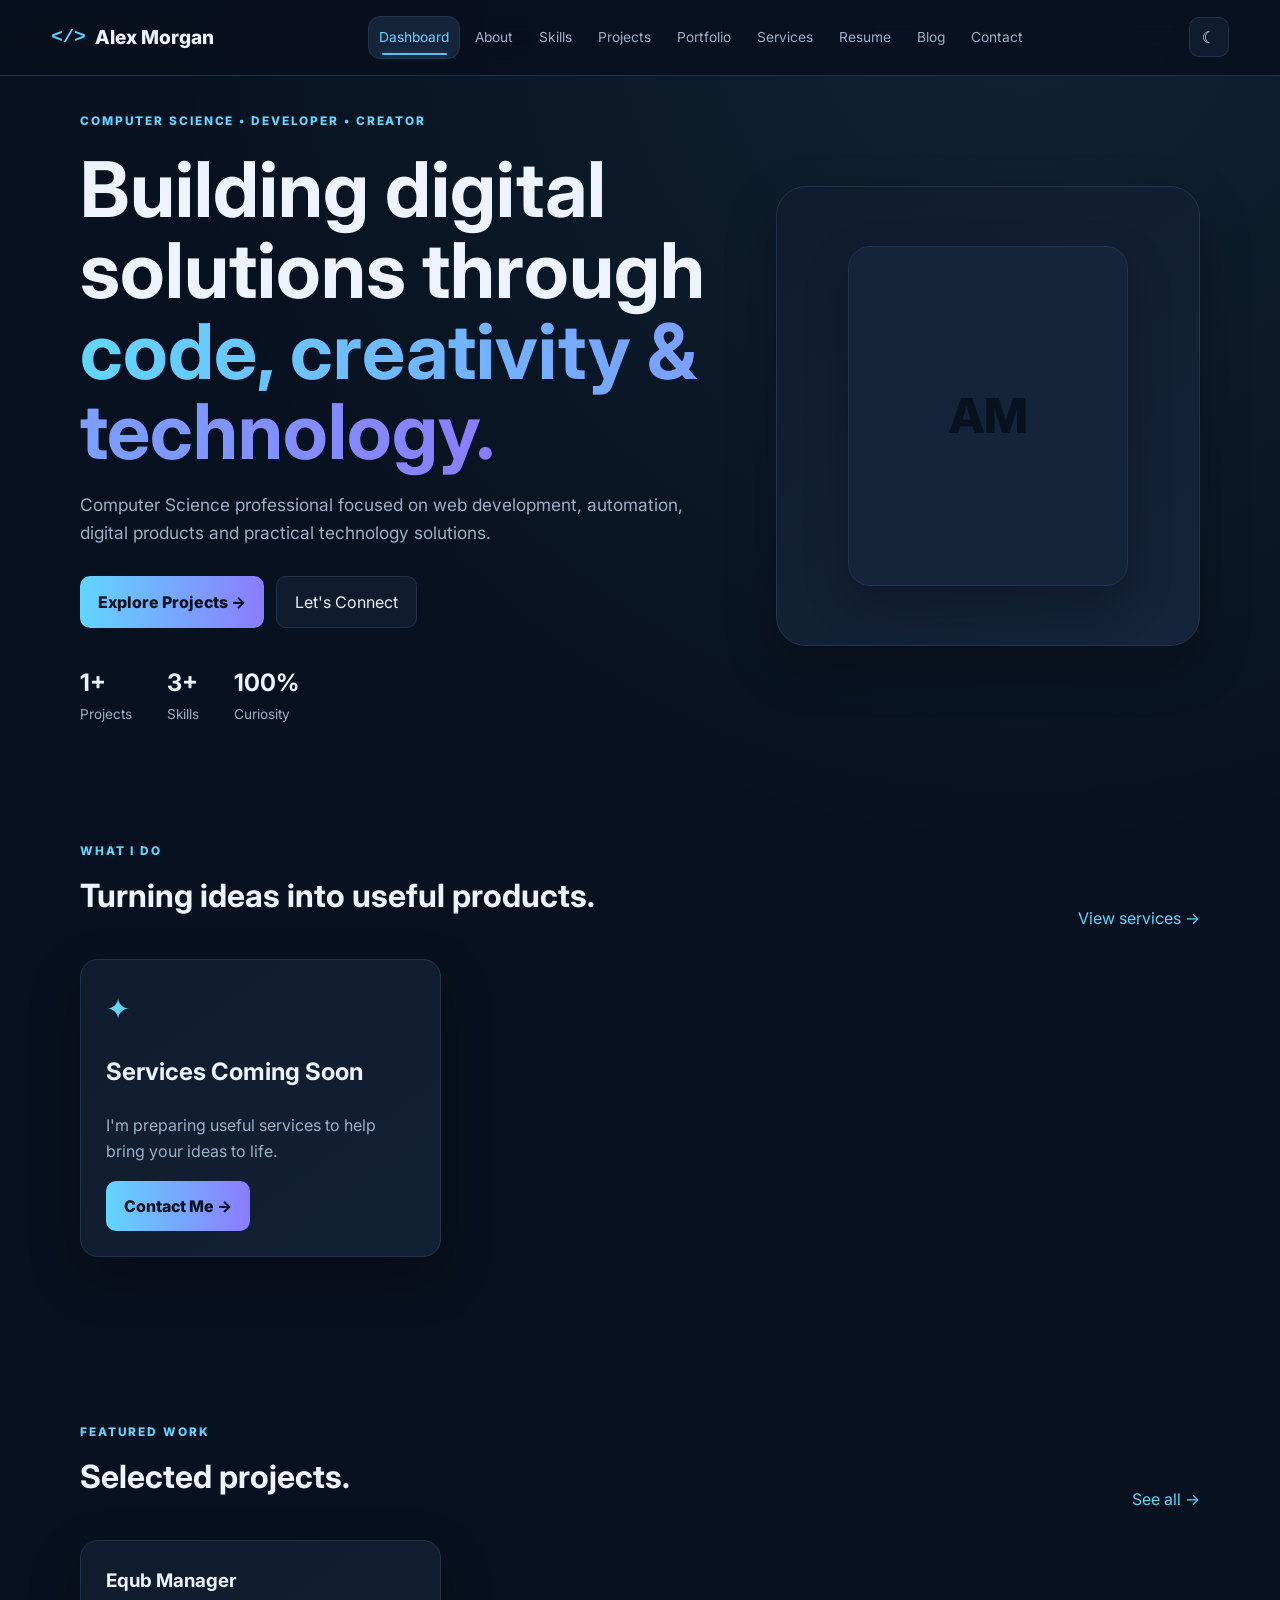
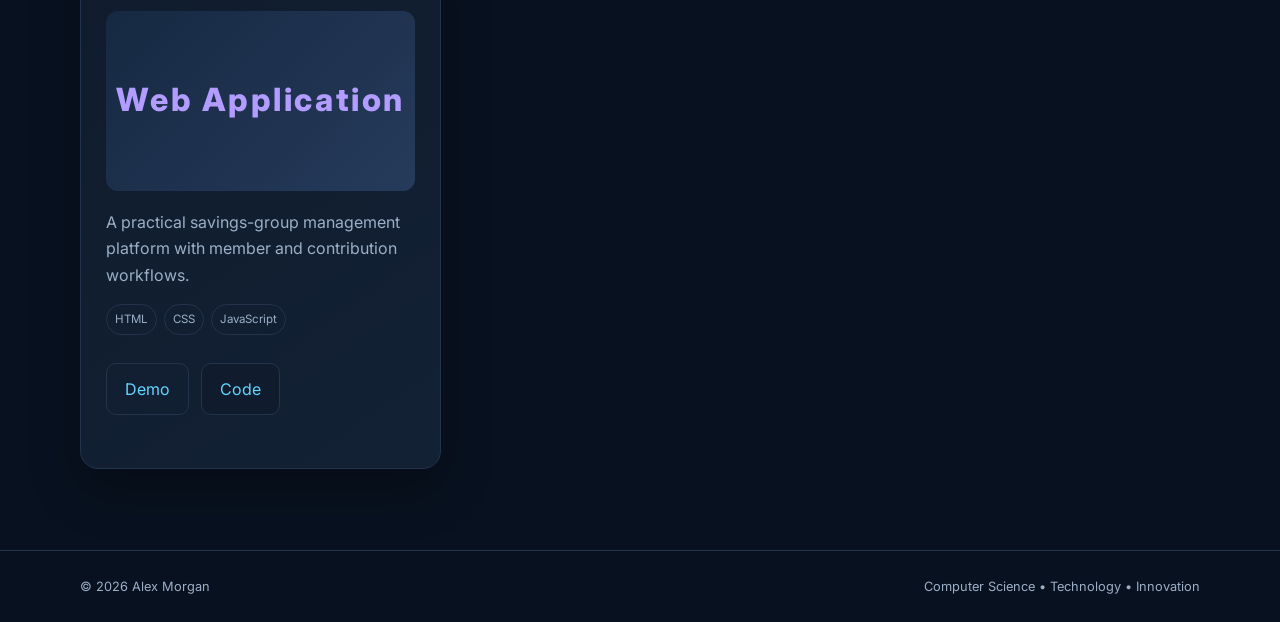
==== index.html @ b4a696c8 "Complete portfolio UI and backend hardening" ====
<!DOCTYPE html>
<html lang="en">
<head>
<meta charset="UTF-8"><meta name="viewport" content="width=device-width, initial-scale=1.0">
<meta name="description" content="Professional Computer Science personal portfolio.">
<title>Computer Science Portfolio</title>
<link rel="stylesheet" href="css/style.css">
</head>
<body>
<header class="topbar">
  <a class="brand" href="index.html"><span class="brand-mark">&lt;/&gt;</span><span data-profile="name">slabat<span class="accent">.</span></span></a>
  <button class="menu-toggle" aria-label="Open menu">☰</button>
  <nav class="nav">
    <a class="active" href="index.html">Dashboard</a><a href="about.html">About</a><a href="skills.html">Skills</a>
    <a href="projects.html">Projects</a><a href="portfolio.html">Portfolio</a><a href="services.html">Services</a>
    <a href="resume.html">Resume</a><a href="blog.html">Blog</a><a href="contact.html">Contact</a>
  </nav>
  <button class="theme" aria-label="Toggle theme">☾</button>
</header>

<main>
<section class="hero container">
  <div class="hero-copy">
    <span class="eyebrow">COMPUTER SCIENCE • DEVELOPER • CREATOR</span>
    <h1 data-profile="tagline">Building digital solutions through <span class="gradient">code, creativity & technology.</span></h1>
    <p data-profile="bio">I design and build modern digital experiences, practical software solutions and technology-driven products.</p>
    <div class="actions"><a class="btn primary" href="projects.html">Explore Projects →</a><a class="btn ghost" href="contact.html">Let's Connect</a></div>
    <div class="mini-stats"><div><strong id="projectCount">0+</strong><span>Projects</span></div><div><strong id="skillCount">0+</strong><span>Skills</span></div><div><strong>100%</strong><span>Curiosity</span></div></div>
  </div>
  <div class="hero-card">
    <div class="profile-placeholder" id="profilePhotoDisplay" aria-label="Profile photo">AM</div>
  </div>
</section>

<section class="container section">
  <div class="section-head"><div><span class="eyebrow">WHAT I DO</span><h2>Turning ideas into useful products.</h2></div><a href="services.html">View services →</a></div>
  <div id="servicesGrid" class="grid three"></div>
</section>
<section class="container section">
  <div class="section-head"><div><span class="eyebrow">FEATURED WORK</span><h2>Selected projects.</h2></div><a href="projects.html">See all →</a></div>
  <div id="featuredProjects" class="grid three"></div>
</section></main>
<footer><div class="container footer-inner"><span>© 2026 <span data-profile="name">Alex Morgan</span></span><span>Computer Science • Technology • Innovation</span></div></footer>
<script src="js/store.js"></script>
<script src="js/main.js"></script>
<script src="js/site.js"></script>
</body></html>
---- css/style.css ----
@import url('https://fonts.googleapis.com/css2?family=Inter:wght@400;500;600;700;800&display=swap');
:root{--bg:#08111f;--surface:#101c2d;--surface2:#15243a;--text:#edf4ff;--muted:#9cafc7;--line:#22334b;--accent:#62d5ff;--accent2:#8b7cff;--shadow:0 20px 50px rgba(0,0,0,.25)}
body.light{--bg:#f5f8fc;--surface:#fff;--surface2:#eef4fa;--text:#102033;--muted:#607086;--line:#dce5ef;--shadow:0 15px 40px rgba(30,60,90,.12)}
*{box-sizing:border-box}html{scroll-behavior:smooth}body{margin:0;background:radial-gradient(circle at 80% 0%,rgba(98,213,255,.09),transparent 35%),var(--bg);color:var(--text);font-family:Inter,system-ui,sans-serif;line-height:1.65}a{color:inherit;text-decoration:none}button,input,textarea{font:inherit}.container{width:min(1120px,92%);margin:auto}.topbar{position:sticky;top:0;z-index:50;display:flex;align-items:center;gap:24px;padding:16px 4%;background:color-mix(in srgb,var(--bg) 88%,transparent);backdrop-filter:blur(18px);border-bottom:1px solid var(--line)}.brand{font-weight:800;font-size:1.2rem;display:flex;gap:9px;align-items:center;white-space:nowrap}.brand-mark{color:var(--accent);font-family:monospace}.accent,.gradient{color:var(--accent)}.gradient{background:linear-gradient(90deg,var(--accent),var(--accent2));-webkit-background-clip:text;background-clip:text;color:transparent}.nav{display:flex;gap:4px;align-items:center;justify-content:center;flex:1}.nav a{padding:9px 10px;border-radius:9px;color:var(--muted);font-size:.86rem}.nav a:hover,.nav a.active{color:var(--text);background:var(--surface)}.theme,.menu-toggle{background:var(--surface);border:1px solid var(--line);color:var(--text);width:40px;height:40px;border-radius:10px;cursor:pointer}.menu-toggle{display:none}.hero{min-height:680px;display:grid;grid-template-columns:1.2fr .8fr;gap:60px;align-items:center}.eyebrow{font-size:.74rem;letter-spacing:.16em;color:var(--accent);font-weight:800}.hero h1,.page-hero h1{font-size:clamp(2.5rem,6vw,5rem);line-height:1.05;margin:18px 0}.hero p,.page-hero p{font-size:1.08rem;color:var(--muted);max-width:650px}.actions{display:flex;gap:12px;flex-wrap:wrap;margin:28px 0}.btn{border:1px solid var(--line);padding:12px 18px;border-radius:10px;display:inline-flex;align-items:center;justify-content:center;cursor:pointer}.btn.primary{background:linear-gradient(90deg,var(--accent),var(--accent2));color:#07111f;border:0;font-weight:800}.btn.ghost{background:var(--surface)}.mini-stats{display:flex;gap:35px;margin-top:35px}.mini-stats div{display:flex;flex-direction:column}.mini-stats strong{font-size:1.5rem}.mini-stats span,.muted{color:var(--muted);font-size:.85rem}.hero-card{height:460px;position:relative;display:grid;place-items:center;background:linear-gradient(145deg,var(--surface),var(--surface2));border:1px solid var(--line);border-radius:30px;box-shadow:var(--shadow);overflow:hidden}.orb{position:absolute;width:330px;height:330px;border-radius:50%;border:1px solid rgba(98,213,255,.35);box-shadow:0 0 80px rgba(98,213,255,.15)}.profile-placeholder{width:180px;height:180px;border-radius:50%;display:grid;place-items:center;background:linear-gradient(135deg,var(--accent),var(--accent2));color:#07111f;font-size:3rem;font-weight:800;z-index:2}.code-card{position:absolute;bottom:24px;left:24px;background:rgba(5,12,23,.82);padding:16px 20px;border:1px solid #2d4564;border-radius:14px;font-family:monospace;color:#dceaff}.code-card span{color:#c58cff}.section{padding:80px 0}.section-head{display:flex;justify-content:space-between;gap:20px;align-items:end;margin-bottom:28px}.section-head h2{margin:8px 0;font-size:2rem}.section-head a,.card a{color:var(--accent)}.grid{display:grid;gap:18px}.three{grid-template-columns:repeat(3,1fr)}.two{grid-template-columns:repeat(2,1fr)}.four{grid-template-columns:repeat(4,1fr)}.card{background:linear-gradient(145deg,var(--surface),color-mix(in srgb,var(--surface2) 60%,var(--surface)));border:1px solid var(--line);border-radius:18px;padding:25px;box-shadow:var(--shadow)}.card h3{margin:12px 0 8px}.card p{color:var(--muted)}.icon{font-size:1.8rem;color:var(--accent)}.project-img{height:180px;border-radius:12px;background:linear-gradient(135deg,#162942,#263a5b);display:grid;place-items:center;font-weight:800;font-size:2rem;letter-spacing:.08em;color:#9ee9ff;margin-bottom:18px}.project-img span{color:#b29cff}.tags{display:flex;gap:7px;flex-wrap:wrap;margin:10px 0}.tags span{font-size:.72rem;padding:5px 8px;border:1px solid var(--line);border-radius:99px;color:var(--muted)}footer{border-top:1px solid var(--line);padding:25px 0;color:var(--muted);font-size:.8rem}.footer-inner{display:flex;justify-content:space-between;gap:20px}.page-hero{padding:100px 0 40px}.page-hero h1{max-width:900px}.timeline{border-left:2px solid var(--line);padding-left:25px}.timeline div{margin:25px 0}.timeline b,.timeline small{display:block}.timeline small{color:var(--muted)}.skill-list{max-width:800px;margin-bottom:40px}.skill{margin:25px 0}.skill>div{display:flex;justify-content:space-between}.skill i{display:block;height:8px;background:linear-gradient(90deg,var(--accent),var(--accent2));width:var(--w);border-radius:99px;margin-top:8px}.filters{display:flex;gap:8px;margin-bottom:25px}.filter{padding:9px 14px;border-radius:9px;border:1px solid var(--line);background:var(--surface);color:var(--muted);cursor:pointer}.filter.active{color:var(--text);border-color:var(--accent)}.portfolio-grid{grid-template-columns:repeat(3,1fr)}.portfolio-item{min-height:240px;border:1px solid var(--line);border-radius:18px;background:linear-gradient(135deg,var(--surface),var(--surface2));display:grid;place-items:center;text-align:center;font-weight:800;font-size:1.5rem;letter-spacing:.1em;transition:.25s}.portfolio-item:hover{transform:translateY(-5px);border-color:var(--accent)}label{display:block;color:var(--muted);margin-bottom:15px}input,textarea{display:block;width:100%;margin-top:7px;padding:13px;border-radius:10px;border:1px solid var(--line);background:var(--bg);color:var(--text);outline:none}input:focus,textarea:focus{border-color:var(--accent)}hr{border:0;border-top:1px solid var(--line);margin:25px 0}.resume{max-width:850px}.admin-body{display:flex}.sidebar{position:fixed;left:0;top:0;width:230px;height:100vh;background:var(--surface);border-right:1px solid var(--line);padding:25px 15px;display:flex;flex-direction:column;gap:6px}.sidebar a{padding:11px 14px;border-radius:9px;color:var(--muted)}.sidebar a:hover,.sidebar a.active{background:var(--surface2);color:var(--text)}.admin-main{margin-left:230px;padding:35px;width:calc(100% - 230px)}.admin-top{display:flex;justify-content:space-between;align-items:center;margin-bottom:30px}.admin-top h1{margin:5px 0 0}.cards-gap{margin-top:20px}
@media(max-width:900px){.nav{display:none;position:absolute;top:73px;left:0;right:0;padding:12px;background:var(--bg);border-bottom:1px solid var(--line);flex-direction:column;align-items:stretch}.nav.open{display:flex}.nav a{padding:13px}.menu-toggle{display:block;margin-left:auto}.hero{grid-template-columns:1fr;padding-top:50px}.hero-card{height:360px}.three,.four{grid-template-columns:1fr 1fr}.portfolio-grid{grid-template-columns:1fr 1fr}.topbar{gap:10px}.theme{flex:none}}
@media(max-width:600px){.hero h1,.page-hero h1{font-size:2.7rem}.three,.two,.four,.portfolio-grid{grid-template-columns:1fr}.hero{min-height:auto;padding:65px 0}.hero-card{height:320px}.mini-stats{gap:18px}.mini-stats strong{font-size:1.2rem}.section{padding:55px 0}.page-hero{padding:70px 0 20px}.section-head{align-items:start;flex-direction:column}.footer-inner{flex-direction:column}.sidebar{width:190px}.admin-main{margin-left:190px;width:calc(100% - 190px);padding:20px}.sidebar .brand{font-size:1rem}}
@media print{.topbar,footer,.btn{display:none!important}.resume{max-width:none}.card{box-shadow:none}}

/* Profile photo */
.profile-placeholder img{display:block;width:100%;height:100%;border-radius:50%;object-fit:cover}
.profile-photo-admin{display:flex;align-items:center;gap:16px;flex-wrap:wrap}
.profile-photo-admin img{width:110px;height:110px;border-radius:50%;object-fit:cover;border:1px solid var(--line)}
.profile-photo-admin img[hidden]{display:none}
.profile-photo-admin .note{flex:1;min-width:200px}


/* Profile photo card redesign v2 */
.hero-card {
  display: flex;
  align-items: center;
  justify-content: center;
  padding: 20px;
}
.profile-placeholder {
  width: min(280px, 100%);
  height: 340px;
  padding: 0;
  border: 1px solid var(--line);
  border-radius: 22px;
  overflow: hidden;
  display: grid;
  place-items: center;
  background: var(--surface2);
  box-shadow: 0 18px 45px rgba(0, 0, 0, 0.24);
  position: relative;
  z-index: 2;
}
.profile-placeholder img {
  display: block;
  width: 100%;
  height: 100%;
  margin: 0;
  padding: 0;
  border: 0;
  border-radius: 0;
  object-fit: cover;
}
@media (max-width: 600px) {
  .hero-card {
    height: 320px;
    padding: 16px;
  }
  .profile-placeholder {
    width: min(220px, 100%);
    height: 270px;
    border-radius: 18px;
  }
}



/* Project image upload and preview */
.project-image-tools {
  display: grid;
  gap: 10px;
  min-width: 0;
  margin-top: 4px;
}
.project-image-tools > label {
  font-weight: 600;
}
.project-image-preview-wrap {
  width: 100%;
  max-width: 440px;
}
#projectImagePreview {
  display: block;
  width: 100%;
  max-height: 260px;
  object-fit: contain;
  object-position: left center;
  border: 1px solid var(--border, #444);
  border-radius: 12px;
  background: var(--surface, #181818);
}
#projectImagePreview[hidden] {
  display: none;
}
#projectImageFile {
  max-width: 100%;
}
#projectImageStatus {
  overflow-wrap: anywhere;
}
/* Project cards: consistent image area */
.project-card {
  min-width: 0;
  overflow: hidden;
}
.project-card .project-title {
  margin: 0 0 14px;
  overflow-wrap: anywhere;
}
.project-card .project-img {
  width: 100%;
  height: 180px;
  min-width: 0;
  margin-bottom: 18px;
  overflow: hidden;
  border-radius: 12px;
}
.project-card .project-img img {
  display: block;
  width: 100%;
  height: 100%;
  margin: 0;
  padding: 0;
  border: 0;
  border-radius: 0;
  object-fit: contain;
  object-position: center;
}
.project-card .actions {
  flex-wrap: wrap;
}


/* SERVICE_PROJECT_HOVER_FIX_V1: smooth card zoom and hover */
.service-card,
.project-card {
  position: relative;
  transform: scale(1);
  transform-origin: center center;
  transition:
    transform 280ms cubic-bezier(0.2, 0.75, 0.3, 1),
    border-color 280ms ease,
    box-shadow 280ms ease;
  will-change: transform;
  z-index: 0;
}

.service-card:hover,
.project-card:hover,
.service-card:focus-within,
.project-card:focus-within {
  transform: scale(1.045);
  border-color: var(--accent);
  box-shadow: var(--shadow), 0 10px 28px rgba(0, 0, 0, 0.24);
  z-index: 2;
}

@media (prefers-reduced-motion: reduce) {
  .service-card,
  .project-card {
    transition: none;
  }
  .service-card:hover,
  .project-card:hover,
  .service-card:focus-within,
  .project-card:focus-within {
    transform: none;
  }
}
.service-card,
.project-card {
  position: relative;
  transition: transform 220ms ease, border-color 220ms ease, box-shadow 220ms ease;
  transform-origin: center;
}

.service-card:hover,
.project-card:hover,
.service-card:focus-within,
.project-card:focus-within {
  transform: translateY(-5px) scale(1.012);
  border-color: var(--accent);
  box-shadow: var(--shadow), 0 0 0 1px rgba(98, 213, 255, 0.12),
              0 0 24px rgba(98, 213, 255, 0.13);
}

.service-card .icon {
  display: inline-flex;
  min-width: 2.6rem;
  min-height: 2.6rem;
  align-items: center;
  justify-content: center;
  line-height: 1.2;
  transition: transform 220ms ease;
}

.service-card:hover .icon,
.service-card:focus-within .icon {
  transform: scale(1.1);
}

@media (prefers-reduced-motion: reduce) {
  .service-card,
  .project-card,
  .service-card .icon {
    transition: none;
  }

  .service-card:hover,
  .project-card:hover,
  .service-card:focus-within,
  .project-card:focus-within,
  .service-card:hover .icon,
  .service-card:focus-within .icon {
    transform: none;
  }
}


/* GLOBAL_CARD_ZOOM_HOVER_V2 */
.card {
  transform: scale(1);
  transform-origin: center center;
  transition: transform 280ms ease, box-shadow 280ms ease, border-color 280ms ease;
}
.card:hover,
.card:focus-within {
  transform: scale(1.05) !important;
  position: relative;
  z-index: 10;
  border-color: var(--accent);
  box-shadow: 0 12px 30px rgba(0, 0, 0, 0.28);
}
@media (prefers-reduced-motion: reduce) {
  .card { transition: none; }
  .card:hover,
  .card:focus-within { transform: none !important; }
}

/* GLOBAL_CARD_ZOOM_HOVER_V3 */
.card {
  transform-origin: center center;
  transition: transform 280ms ease, box-shadow 280ms ease, border-color 280ms ease;
}

.card:hover,
.card:focus-within {
  transform: scale(1.10) !important;
  position: relative;
  z-index: 10;
  border-color: var(--accent);
  box-shadow: 0 12px 30px rgba(0, 0, 0, 0.28);
}


/* PORTFOLIO_IMAGE_TOOLS_V1 */
.portfolio-image-tools {
  display: grid;
  gap: 10px;
  min-width: 0;
  margin-top: 4px;
}
.portfolio-image-tools > label {
  font-weight: 600;
}
.portfolio-image-preview-wrap {
  width: 100%;
  max-width: 440px;
}
#portfolioImagePreview {
  display: block;
  width: 100%;
  max-height: 260px;
  object-fit: contain;
  object-position: left center;
  border: 1px solid var(--border, #444);
  border-radius: 12px;
  background: var(--surface, #181818);
}
#portfolioImagePreview[hidden] {
  display: none;
}
#portfolioImageFile {
  max-width: 100%;
}
#portfolioImageStatus {
  overflow-wrap: anywhere;
}

/* PORTFOLIO_CARD_ALIGNMENT_V1 */
#portfolioFilters {
  display: flex;
  flex-wrap: wrap;
  gap: 8px;
  margin-bottom: 25px;
}

#portfolioGrid {
  align-items: stretch;
}

#portfolioGrid .portfolio-card {
  min-width: 0;
  min-height: 0;
  overflow: hidden;
  text-align: left;
  font-size: 1rem;
  font-weight: 400;
  letter-spacing: normal;
}

#portfolioGrid .portfolio-card .project-title {
  overflow-wrap: anywhere;
}

#portfolioGrid .portfolio-card .project-img {
  width: 100%;
  max-width: 100%;
  overflow: hidden;
}

#portfolioGrid .portfolio-card .project-img img {
  display: block;
  width: 100%;
  height: 100%;
  object-fit: contain;
  object-position: center;
}

#portfolioGrid .portfolio-card .actions {
  margin: 18px 0 0;
}

#portfolioGrid .portfolio-card .btn {
  color: var(--text);
}

/* Service card Contact Me button alignment */
.service-card .actions {
  display: flex;
  justify-content: flex-end;
  margin-top: 12px;
}

.service-card .actions .btn {
  font-size: 0.75rem;
  padding: 6px 10px;
  line-height: 1.2;
}

/* Service card: keep Contact Me at the bottom-right */
.service-card {
  display: flex;
  flex-direction: column;
  height: 100%;
}

.service-card .actions {
  margin-top: auto;
  padding-top: 14px;
  display: flex;
  justify-content: flex-end;
  width: 100%;
}

.service-card .actions .btn {
  font-size: 0.72rem;
  padding: 5px 9px;
  line-height: 1.2;
}

/* BLOG_CARDS_POLISH_V1 */
#blogGrid {
  align-items: stretch;
}

#blogGrid .blog-card,
#blogGrid .blog-empty-state {
  display: flex;
  flex-direction: column;
  min-width: 0;
  min-height: 260px;
  height: 100%;
}

#blogGrid .blog-card {
  transition: border-color 220ms ease, box-shadow 220ms ease;
}

#blogGrid .blog-card:hover,
#blogGrid .blog-card:focus-within {
  border-color: var(--accent);
}

#blogGrid .blog-card-meta {
  display: flex;
  align-items: center;
  justify-content: space-between;
  flex-wrap: wrap;
  gap: 10px;
  color: var(--muted);
  font-size: 0.76rem;
}

#blogGrid .blog-category {
  color: var(--accent);
  border: 1px solid var(--line);
  border-radius: 999px;
  padding: 4px 9px;
  font-weight: 700;
}

#blogGrid .blog-card h3 {
  font-size: 1.2rem;
  line-height: 1.4;
  overflow-wrap: anywhere;
}

#blogGrid .blog-excerpt {
  overflow-wrap: anywhere;
}

#blogGrid .blog-card-footer {
  display: flex;
  justify-content: space-between;
  align-items: center;
  flex-wrap: wrap;
  gap: 12px;
  margin-top: auto;
  padding-top: 18px;
}

#blogGrid .blog-reading-time {
  color: var(--muted);
  font-size: 0.78rem;
}

#blogGrid .blog-preview summary {
  color: var(--accent);
  cursor: pointer;
  font-size: 0.85rem;
  font-weight: 700;
}

#blogGrid .blog-preview p {
  overflow-wrap: anywhere;
  white-space: pre-wrap;
}

#blogGrid .blog-empty-state {
  grid-column: 1 / -1;
  align-items: flex-start;
  justify-content: center;
  min-height: 240px;
}

#blogGrid .blog-empty-state h2 {
  margin-bottom: 0;
}

#blogGrid .blog-empty-state .btn {
  margin-top: 12px;
}

@media (max-width: 600px) {
  #blogGrid .blog-card,
  #blogGrid .blog-empty-state {
    min-height: 0;
  }
}


/* PUBLIC-MENU-CARD-THEME-V2 */
.topbar .nav > a {
  position: relative;
  isolation: isolate;
  border: 1px solid transparent;
  border-radius: 12px;
  transform: scale(1);
  transform-origin: center;
  transition:
    color 220ms ease,
    background-color 220ms ease,
    border-color 220ms ease,
    box-shadow 220ms ease,
    transform 220ms ease;
}

.topbar .nav > a::after {
  content: "";
  position: absolute;
  left: 14%;
  right: 14%;
  bottom: 3px;
  height: 2px;
  border-radius: 3px;
  background: var(--accent);
  box-shadow: 0 0 8px color-mix(in srgb, var(--accent) 45%, transparent);
  transform: scaleX(0);
  transform-origin: center;
  opacity: 0;
  pointer-events: none;
  transition: transform 220ms ease, opacity 200ms ease;
}

.topbar .nav > a::before {
  content: "";
  position: absolute;
  left: 3px;
  top: 30%;
  height: 40%;
  width: 2px;
  border-radius: 2px;
  background: var(--accent);
  transform: scaleY(0);
  transform-origin: center;
  opacity: 0;
  pointer-events: none;
  transition: transform 220ms ease, opacity 180ms ease;
}

.topbar .nav > a:hover,
.topbar .nav > a:focus-visible {
  color: var(--accent);
  background: color-mix(in srgb, var(--accent) 9%, var(--surface));
  border-color: color-mix(in srgb, var(--accent) 35%, var(--line));
  box-shadow: 0 8px 22px color-mix(in srgb, var(--accent) 10%, transparent);
  transform: scale(1.04);
  z-index: 2;
}

.topbar .nav > a:hover::after,
.topbar .nav > a:focus-visible::after {
  transform: scaleX(1);
  opacity: 1;
}

.topbar .nav > a:hover::before,
.topbar .nav > a:focus-visible::before {
  transform: scaleY(1);
  opacity: 1;
}

.topbar .nav > a.active {
  color: var(--accent);
  background: var(--surface2);
  border-color: var(--line);
}

.topbar .nav > a.active::after {
  transform: scaleX(1);
  opacity: .9;
}

@media (prefers-reduced-motion: reduce) {
  .topbar .nav > a,
  .topbar .nav > a::before,
  .topbar .nav > a::after {
    transition: none;
  }

  .topbar .nav > a:hover,
  .topbar .nav > a:focus-visible {
    transform: none;
  }
}
/* END PUBLIC-MENU-CARD-THEME-V2 */
/* CONTACT SEND BUTTON: ICON ONLY */
.send-message-btn {
  display: inline-flex;
  align-items: center;
  justify-content: center;
  width: 44px;
  height: 44px;
  padding: 0;
}
.send-message-icon {
  display: block;
  width: 19px;
  height: 19px;
  fill: none;
  stroke: currentColor;
  stroke-width: 1.8;
  stroke-linecap: round;
  stroke-linejoin: round;
}
/* END CONTACT SEND BUTTON */
/* PASSWORD STRENGTH METER V1 */
.password-strength {
  margin: 12px 0 18px;
  padding: 14px;
  border: 1px solid var(--line);
  border-radius: 12px;
  background: var(--surface2, var(--surface));
}

.password-strength-heading {
  display: flex;
  align-items: center;
  justify-content: space-between;
  flex-wrap: wrap;
  gap: 8px;
  margin-bottom: 10px;
  font-size: 0.9rem;
  font-weight: 600;
}

#passwordStrengthLabel {
  color: var(--muted, #a0a0a0);
}

#passwordStrengthLabel.is-weak {
  color: #ef6464;
}

#passwordStrengthLabel.is-medium {
  color: #d99a28;
}

#passwordStrengthLabel.is-strong {
  color: #22a06b;
}

.password-strength-track {
  width: 100%;
  height: 8px;
  overflow: hidden;
  border-radius: 999px;
  background: var(--line);
}

.password-strength-bar {
  width: 0;
  height: 100%;
  border-radius: inherit;
  background: #ef6464;
  transition: width 220ms ease, background-color 220ms ease;
}

.password-strength-track.is-weak .password-strength-bar {
  background: #ef6464;
}

.password-strength-track.is-medium .password-strength-bar {
  background: #d99a28;
}

.password-strength-track.is-strong .password-strength-bar {
  background: #22a06b;
}

.password-requirements-title {
  margin: 14px 0 8px;
  font-size: 0.88rem;
  font-weight: 600;
}

.password-requirements {
  display: grid;
  gap: 7px;
  margin: 0;
  padding: 0;
  list-style: none;
  font-size: 0.85rem;
}

.password-requirements li {
  display: flex;
  align-items: flex-start;
  gap: 8px;
  color: var(--muted, #a0a0a0);
  line-height: 1.5;
}

.password-requirements li > span {
  flex: 0 0 18px;
  text-align: center;
}

.password-requirements li.met {
  color: #22a06b;
}

.password-requirements li.met > span {
  font-weight: 700;
}

@media (prefers-reduced-motion: reduce) {
  .password-strength-bar {
    transition: none;
  }
}
/* END PASSWORD STRENGTH METER V1 */


/* ABOUT-ME-CARD-V1 */
.about-me-section {
  display: block;
  width: 100%;
}

.about-me-card {
  box-sizing: border-box;
  width: 100%;
  min-height: clamp(220px, 32vh, 420px);
  padding: clamp(24px, 5vw, 56px);
  display: flex;
  flex-direction: column;
  justify-content: center;
}

.about-me-card h1 {
  margin: 0 0 20px;
  font-size: clamp(1.8rem, 4vw, 2.6rem);
  line-height: 1.25;
}

.about-me-card p {
  max-width: 80ch;
  margin: 0;
  line-height: 1.9;
  white-space: pre-wrap;
  overflow-wrap: anywhere;
}
/* END ABOUT-ME-CARD-V1 */
/* ABOUT-ME-CENTER-V1 */
.about-me-card {
  align-items: center;
  text-align: center;
  padding: clamp(28px, 6vw, 64px);
}

.about-me-card h1,
.about-me-card p {
  width: 100%;
  max-width: 800px;
  margin-left: auto;
  margin-right: auto;
}

.about-me-card p {
  line-height: 2;
  text-align: center;
  overflow-wrap: anywhere;
}

.about-me-card p:focus,
.about-me-card [contenteditable="true"]:focus {
  outline: none;
  padding: 12px;
  border-radius: 10px;
}
/* END ABOUT-ME-CENTER-V1 */
/* ABOUT-ME-PROFESSIONAL-LAYOUT-V1 */
.about-me-section {
  box-sizing: border-box;
  width: 100%;
  max-width: 1120px;
  margin-left: auto;
  margin-right: auto;
  padding-left: clamp(18px, 4vw, 44px);
  padding-right: clamp(18px, 4vw, 44px);
}

.about-me-card {
  box-sizing: border-box;
  width: 100%;
  min-height: 0;
  padding: clamp(26px, 4.5vw, 54px);
  align-items: stretch;
  text-align: left;
  border-radius: 20px;
}

.about-me-card h1 {
  width: 100%;
  max-width: 780px;
  margin: 0 auto 24px;
  text-align: left;
  line-height: 1.25;
}

.about-me-card p {
  box-sizing: border-box;
  width: 100%;
  max-width: 780px;
  margin: 0 auto;
  padding: 0;
  text-align: justify;
  text-justify: inter-word;
  line-height: 1.95;
  overflow-wrap: break-word;
  word-break: normal;
  hyphens: auto;
}

@media (max-width: 600px) {
  .about-me-section {
    padding-left: 16px;
    padding-right: 16px;
  }

  .about-me-card {
    padding: 24px 20px;
    border-radius: 16px;
  }

  .about-me-card h1 {
    margin-bottom: 18px;
  }

  .about-me-card p {
    line-height: 1.8;
  }
}
/* END ABOUT-ME-PROFESSIONAL-LAYOUT-V1 */
/* SKILLS-MODERN-CARDS-V1 */
.skills-page-hero { padding-bottom: 18px; }
.skills-page-hero h1 { margin-top: 0; margin-bottom: 0; }
.skill-list {
  width: 100%;
  max-width: none;
  display: grid;
  grid-template-columns: repeat(auto-fit, minmax(min(100%, 225px), 1fr));
  align-items: stretch;
  gap: 20px;
  margin: 0 auto;
}
.skill-card {
  min-width: 0;
  min-height: 170px;
  display: flex;
  flex-direction: column;
  justify-content: space-between;
  gap: 22px;
  padding: 24px;
  overflow-wrap: anywhere;
  transition: border-color .22s ease, box-shadow .22s ease;
}
.skill-card:hover {
  border-color: var(--accent);
  box-shadow: 0 18px 42px rgba(98, 213, 255, .12);
}
.skill-card-top {
  display: flex;
  align-items: center;
  justify-content: space-between;
  gap: 12px;
}
.skill-card-icon {
  width: 48px;
  height: 48px;
  flex: 0 0 48px;
  display: grid;
  place-items: center;
  border: 1px solid var(--line);
  border-radius: 14px;
  background: var(--surface2);
  font-size: 1.55rem;
}
.skill-level {
  color: var(--accent);
  font-size: .9rem;
  font-weight: 800;
  font-variant-numeric: tabular-nums;
}
.skill-card-name {
  margin: 0;
  font-size: 1.08rem;
  line-height: 1.4;
}
.skill-progress {
  width: 100%;
  height: 7px;
  overflow: hidden;
  border-radius: 999px;
  background: var(--line);
}
.skill-progress span {
  display: block;
  width: var(--skill-level);
  height: 100%;
  border-radius: inherit;
  background: linear-gradient(90deg, var(--accent), var(--accent2));
}
@media (max-width: 600px) {
  .skills-page-hero { padding-bottom: 10px; }
  .skill-list { grid-template-columns: 1fr; gap: 14px; }
  .skill-card { min-height: 145px; padding: 20px; }
}
/* END SKILLS-MODERN-CARDS-V1 */
/* PAGE-TITLE-ICONS-V1 */
.page-title-with-icon {
  display: flex;
  align-items: center;
  justify-content: center;
  flex-wrap: wrap;
  gap: 14px;
}

.page-title-icon {
  width: 48px;
  height: 48px;
  flex: 0 0 48px;
  display: inline-grid;
  place-items: center;
  border: 1px solid var(--line);
  border-radius: 14px;
  background: var(--surface2);
  color: var(--accent);
  font-size: 1.8rem;
  font-weight: 700;
  line-height: 1;
  box-shadow: 0 8px 24px rgba(98, 213, 255, .08);
  transition: transform .2s ease, border-color .2s ease,
              box-shadow .2s ease;
}

.page-title-with-icon:hover .page-title-icon {
  transform: translateY(-2px);
  border-color: var(--accent);
  box-shadow: 0 10px 28px rgba(98, 213, 255, .16);
}

@media (max-width: 600px) {
  .page-title-with-icon {
    gap: 10px;
  }

  .page-title-icon {
    width: 42px;
    height: 42px;
    flex-basis: 42px;
    border-radius: 12px;
    font-size: 1.55rem;
  }
}
/* END PAGE-TITLE-ICONS-V1 */

/* CONTACT SOCIAL LINKS - optional profile links */
.contact-social-section {
  margin-top: 22px;
}
.contact-social-links {
  display: flex;
  flex-wrap: wrap;
  gap: 10px;
  margin-top: 12px;
}
.contact-social-link {
  display: inline-flex;
  align-items: center;
  justify-content: center;
  width: 42px;
  height: 42px;
  padding: 4px;
  border: 0;
  border-radius: 0;
  background: transparent !important;
  box-shadow: none;
  color: var(--text);
  text-decoration: none;
  transition: transform .2s ease, opacity .2s ease;
}
.contact-social-link:hover,
.contact-social-link:focus-visible {
  transform: translateY(-3px) scale(1.08);
  background: transparent !important;
  box-shadow: none;
  outline: none;
  opacity: .85;
}
.contact-social-mark {
  display: none;
}
.contact-social-label {
  display: none !important;
}
.contact-social-section[hidden] {
  display: none !important;
}
@media (max-width: 600px) {
  .contact-social-links { gap: 8px; }
  .contact-social-link {
  display: inline-flex;
  align-items: center;
  justify-content: center;
  width: 42px;
  height: 42px;
  padding: 4px;
  border: 0;
  border-radius: 0;
  background: transparent !important;
  box-shadow: none;
  color: var(--text);
  text-decoration: none;
  transition: transform .2s ease, opacity .2s ease;
}
}
@media (prefers-reduced-motion: reduce) {
  .contact-social-link {
  display: inline-flex;
  align-items: center;
  justify-content: center;
  width: 42px;
  height: 42px;
  padding: 4px;
  border: 0;
  border-radius: 0;
  background: transparent !important;
  box-shadow: none;
  color: var(--text);
  text-decoration: none;
  transition: transform .2s ease, opacity .2s ease;
}
  .contact-social-link:hover,
.contact-social-link:focus-visible {
  transform: translateY(-3px) scale(1.08);
  background: transparent !important;
  box-shadow: none;
  outline: none;
  opacity: .85;
}
}

/* CONTACT SOCIAL ICON-ONLY OVERRIDE */
.contact-social-links .contact-social-link svg {
  display: block;
  width: 32px;
  height: 32px;
  background: transparent !important;
  overflow: visible;
}
@media (max-width: 600px) {
  .contact-social-links .contact-social-link {
    width: 40px;
    height: 40px;
  }
}
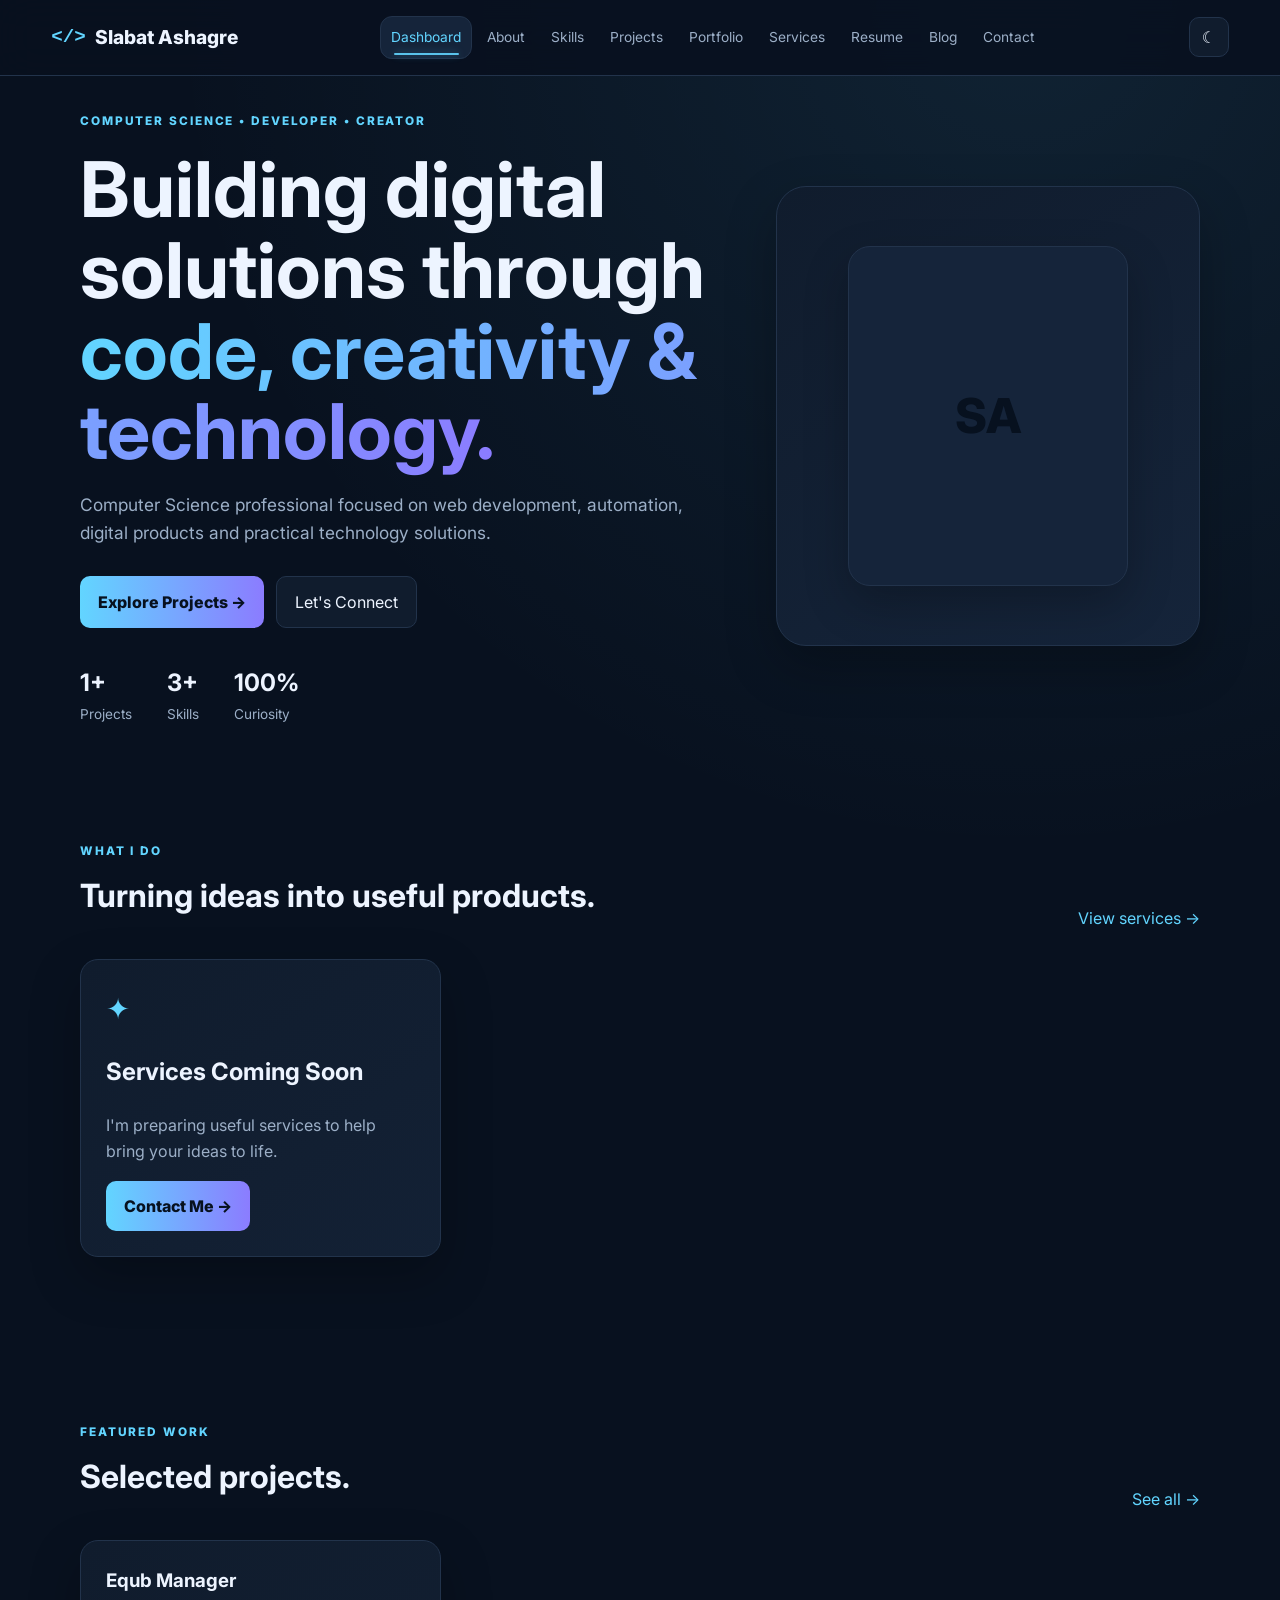
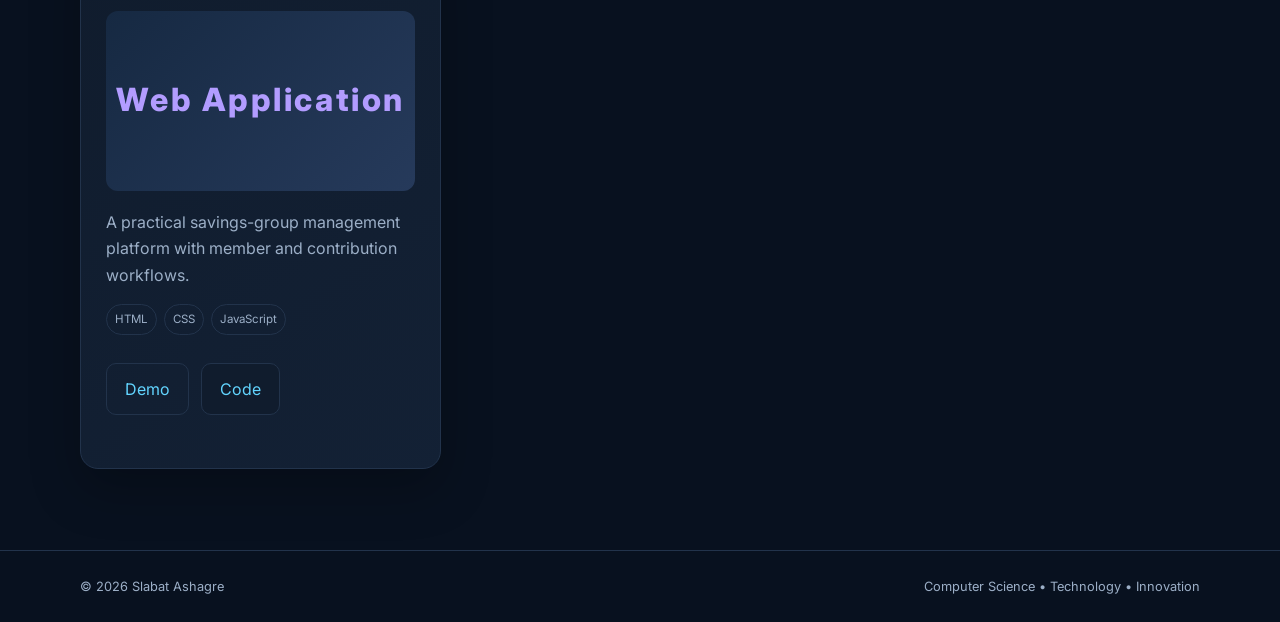
==== commit c0c44a8f: "Update index.html" ====
--- a/index.html
+++ b/index.html
@@ -2,8 +2,14 @@
 <html lang="en">
 <head>
 <meta charset="UTF-8"><meta name="viewport" content="width=device-width, initial-scale=1.0">
-<meta name="description" content="Professional Computer Science personal portfolio.">
-<title>Computer Science Portfolio</title>
+<meta name="description" content="Slabat Ashagre is a Computer Science graduate working on web development, software projects, graphic design, and video editing.">
+<title>Slabat Ashagre | Computer Science Portfolio</title>
+<meta property="og:title" content="Slabat Ashagre | Computer Science Portfolio">
+<meta property="og:description" content="Computer Science graduated working on web development, software projects, graphic design, and video editing.">
+<meta property="og:type" content="website">
+<meta name="twitter:card" content="summary">
+<meta name="twitter:title" content="Slabat Ashagre | Computer Science Portfolio">
+<meta name="twitter:description" content="Computer Science graduate working on web development, software projects, graphic design, and video editing.">
 <link rel="stylesheet" href="css/style.css">
 </head>
 <body>
@@ -44,4 +50,4 @@
 <script src="js/store.js"></script>
 <script src="js/main.js"></script>
 <script src="js/site.js"></script>
-</body></html>+</body></html>
